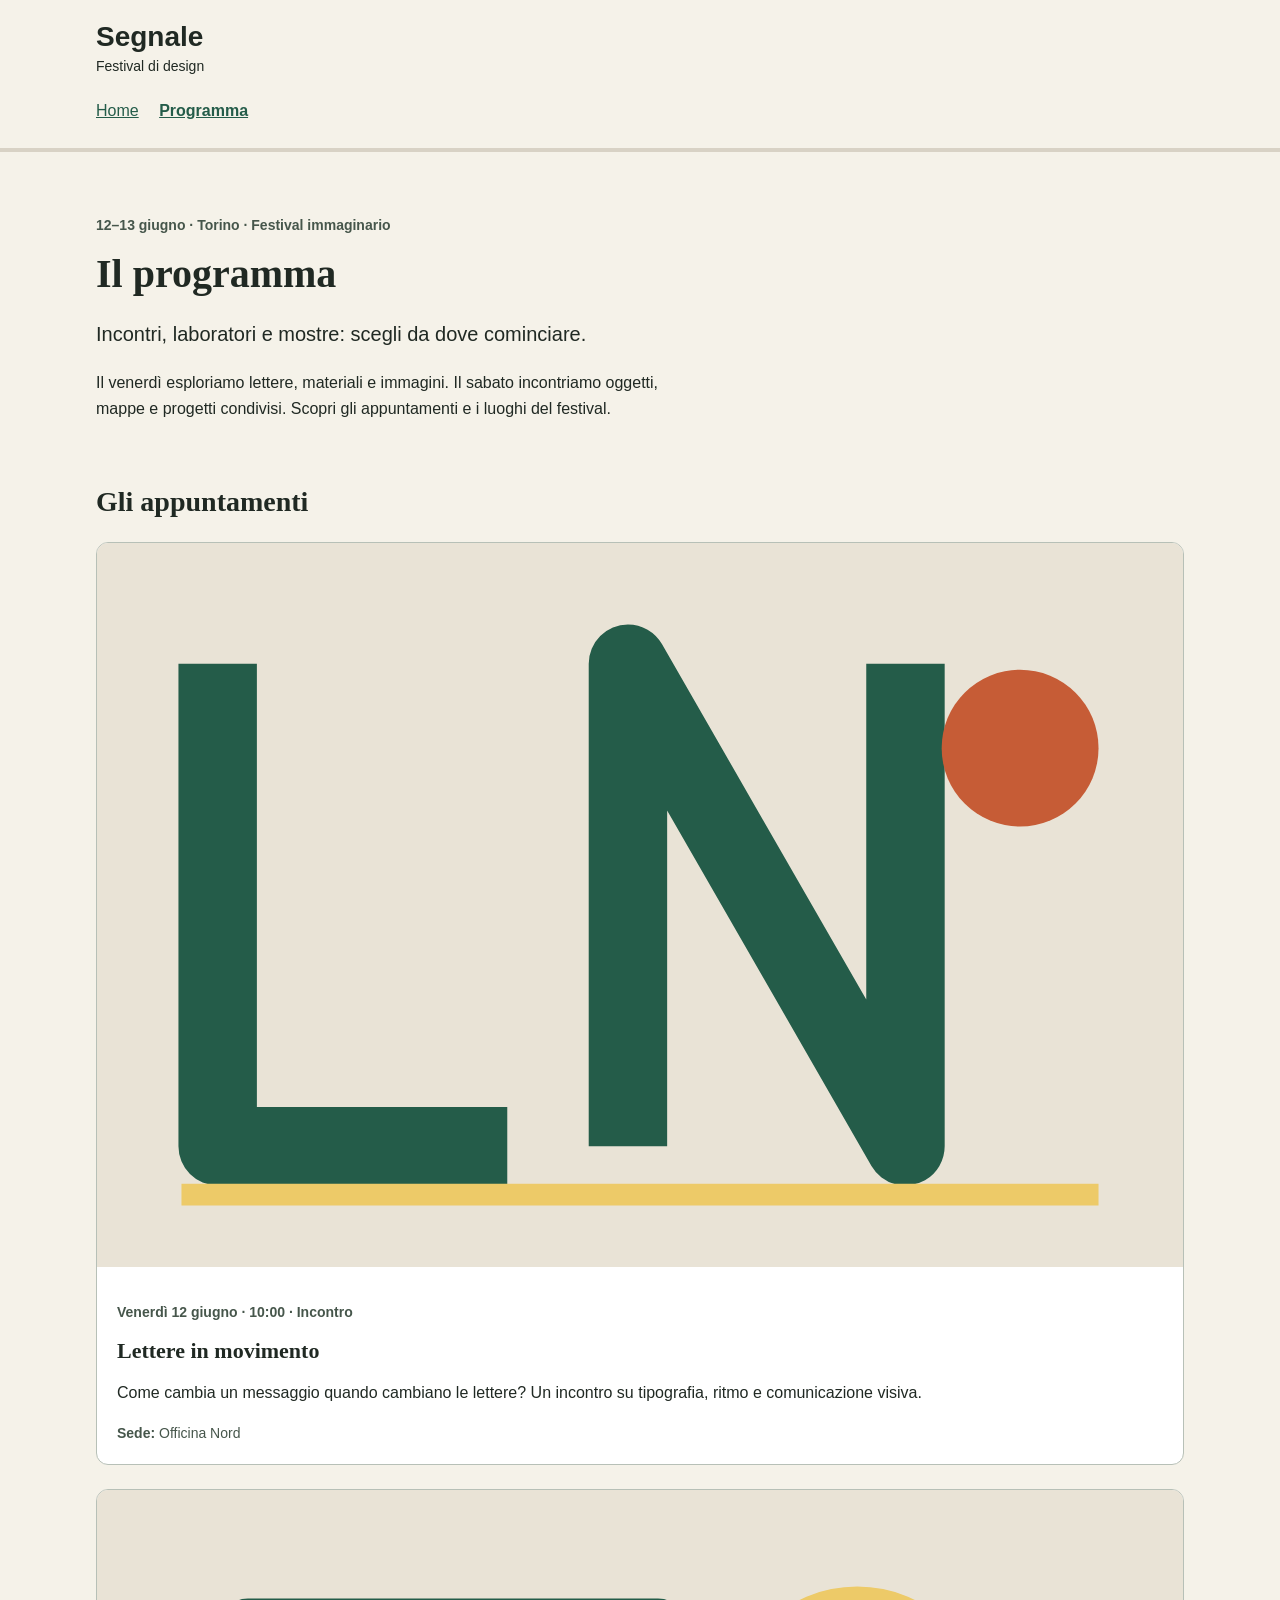
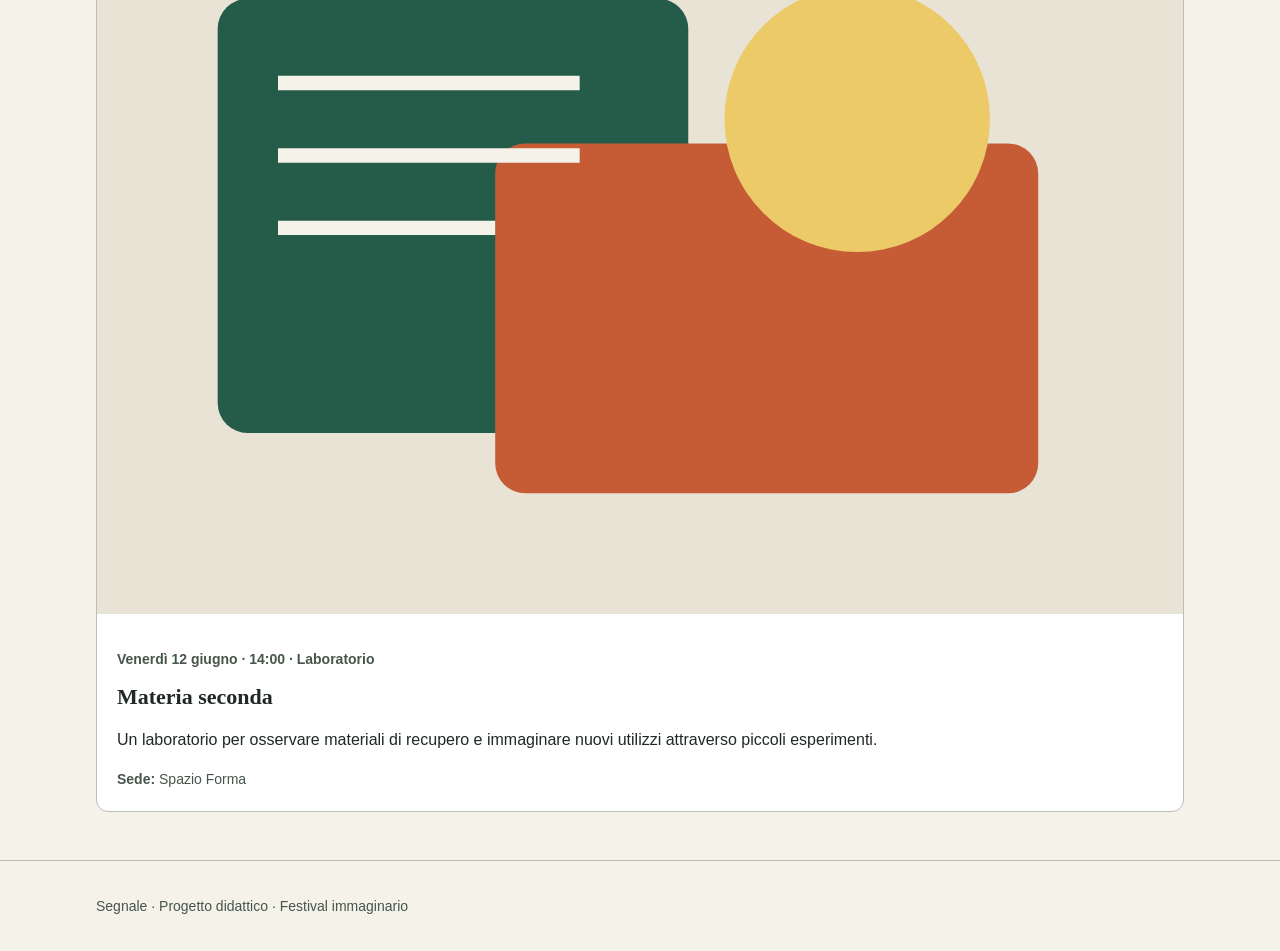
==== programma.html @ 08f9d352 "Base iniziale del sito Segnale File originali forniti per l'esercitazione, prima di qualsiasi modifi" ====
<!doctype html>
<html lang="it">
<head>
  <meta charset="utf-8">
  <meta name="viewport" content="width=device-width, initial-scale=1">
  <title>Programma — Segnale</title>
  <link rel="stylesheet" href="style.css">
</head>
<body>
  <a class="skip-link" href="#contenuto">Vai al contenuto</a>
  <header class="site-header">
    <div class="container">
      <a class="brand" href="index.html">Segnale<span>Festival di design</span></a>
      <nav aria-label="Navigazione principale">
        <!-- Da completare: collegare questa voce alla Home. -->
        <a href="#">Home</a>
        <a href="programma.html" aria-current="page">Programma</a>
      </nav>
    </div>
  </header>

  <main id="contenuto" class="container">
    <section class="intro" aria-labelledby="titolo-programma">
      <p class="eyebrow">12–13 giugno · Torino · Festival immaginario</p>
      <h1 id="titolo-programma">Il programma</h1>
      <p class="lead">Incontri, laboratori e mostre: scegli da dove cominciare.</p>
      <p class="reading-text">Il venerdì esploriamo lettere, materiali e immagini. Il sabato incontriamo oggetti, mappe e progetti condivisi. Scopri gli appuntamenti e i luoghi del festival.</p>
    </section>

    <section class="content-section" aria-labelledby="titolo-eventi">
      <h2 id="titolo-eventi">Gli appuntamenti</h2>
      <div class="event-grid">
        <article class="event-card">
          <img src="assets/lettere-in-movimento.svg" alt="Lettere geometriche disposte su una griglia" width="900" height="600">
          <div class="event-body">
            <p class="event-meta">Venerdì 12 giugno · 10:00 · Incontro</p>
            <h3>Lettere in movimento</h3>
            <p>Come cambia un messaggio quando cambiano le lettere? Un incontro su tipografia, ritmo e comunicazione visiva.</p>
            <p class="event-place"><strong>Sede:</strong> Officina Nord</p>
          </div>
        </article>
        <article class="event-card">
          <img src="assets/materia-seconda.svg" alt="Forme sovrapposte che richiamano campioni di materiali" width="900" height="600">
          <div class="event-body">
            <p class="event-meta">Venerdì 12 giugno · 14:00 · Laboratorio</p>
            <h3>Materia seconda</h3>
            <p>Un laboratorio per osservare materiali di recupero e immaginare nuovi utilizzi attraverso piccoli esperimenti.</p>
            <p class="event-place"><strong>Sede:</strong> Spazio Forma</p>
          </div>
        </article>
        <!-- Aggiungere qui gli altri quattro eventi indicati in istruzioni/CONTENUTI-EVENTI.md. -->
      </div>
    </section>
  </main>

  <footer class="site-footer"><div class="container"><p>Segnale · Progetto didattico · Festival immaginario</p></div></footer>
</body>
</html>
---- style.css ----
/* Stile iniziale: tipografia, colori e variabili CSS sono già predisposti.
   Lavoreremo su collegamenti, CSS condiviso e disposizione delle schede. */

/* Scelte comuni: ogni regola usa var() per richiamarne il valore. */
:root {
  --colore-primario: #245c49;
  --colore-primario-scuro: #173f32;
  --colore-sfondo: #f5f2e9;
  --colore-testo: #202923;
  --font-testo: Arial, Helvetica, sans-serif;
  --font-titoli: Georgia, "Times New Roman", serif;
}

* {
  box-sizing: border-box;
}

body {
  margin: 0;
  background: var(--colore-sfondo);
  color: var(--colore-testo);
  font-family: var(--font-testo);
  font-size: 1rem;
  line-height: 1.6;
}

a {
  color: var(--colore-primario);
}

a:hover {
  text-decoration-thickness: 3px;
}

a:focus-visible {
  outline: 3px solid var(--colore-testo);
  outline-offset: 4px;
}

.container {
  width: 92%;
  max-width: 68rem;
  margin: 0 auto;
}

.site-header {
  padding: 1.25rem 0;
  border-bottom: 4px solid #d8d2c5;
}

.brand {
  display: inline-block;
  color: var(--colore-testo);
  font-size: 1.75rem;
  font-weight: bold;
  line-height: 1.2;
  text-decoration: none;
}

.brand span {
  display: block;
  margin-top: 0.25rem;
  font-size: 0.875rem;
  font-weight: normal;
}

nav {
  margin-top: 1rem;
}

nav a {
  display: inline-block;
  margin-right: 1rem;
  padding: 0.25rem 0;
}

nav a[aria-current="page"] {
  font-weight: bold;
}

.intro {
  padding: 3rem 0 1rem;
}

.eyebrow,
.event-meta {
  color: #46564b;
  font-size: 0.875rem;
  font-weight: bold;
}

h1,
h2,
h3 {
  font-family: var(--font-titoli);
  line-height: 1.2;
}

h1 {
  max-width: 18ch;
  margin: 0.75rem 0 1.25rem;
  font-size: 2.5rem;
}

h2 {
  font-size: 1.75rem;
}

h3 {
  margin: 0.5rem 0 0.75rem;
  font-size: 1.375rem;
}

.lead {
  max-width: 48ch;
  font-size: 1.25rem;
}

.reading-text {
  max-width: 65ch;
}

.button-link {
  display: inline-block;
  margin-top: 1rem;
  padding: 0.75rem 1.25rem;
  border-radius: 0.5rem;
  background: var(--colore-primario);
  color: #ffffff;
  font-weight: bold;
  text-decoration: none;
}

.button-link:hover {
  background: var(--colore-primario-scuro);
}

.content-section {
  margin: 2rem 0 3rem;
}

.festival-image {
  display: block;
  width: 100%;
  max-width: 54rem;
  height: auto;
  margin-top: 1.5rem;
  border-radius: 0.75rem;
}

.venues {
  padding-left: 1.25rem;
}

.venues li {
  margin-bottom: 0.5rem;
}

/* Qui inseriremo la regola .event-grid durante la demo. */

.event-card {
  margin-bottom: 1.5rem;
  overflow: hidden;
  border: 1px solid #b7c0b7;
  border-radius: 0.75rem;
  background: #ffffff;
}

.event-card img {
  display: block;
  width: 100%;
  height: auto;
}

.event-body {
  padding: 1.25rem;
}

.event-body p:last-child {
  margin-bottom: 0;
}

.event-place {
  color: #46564b;
  font-size: 0.875rem;
}

.site-footer {
  padding: 1.25rem 0;
  border-top: 1px solid #b7c0b7;
  color: #46564b;
  font-size: 0.875rem;
}

.skip-link {
  position: absolute;
  top: -6rem;
  left: 1rem;
  padding: 0.75rem 1rem;
  background: #ffffff;
  color: var(--colore-testo);
}

.skip-link:focus {
  top: 1rem;
}

/* Qui aggiungeremo la media query durante la demo. */
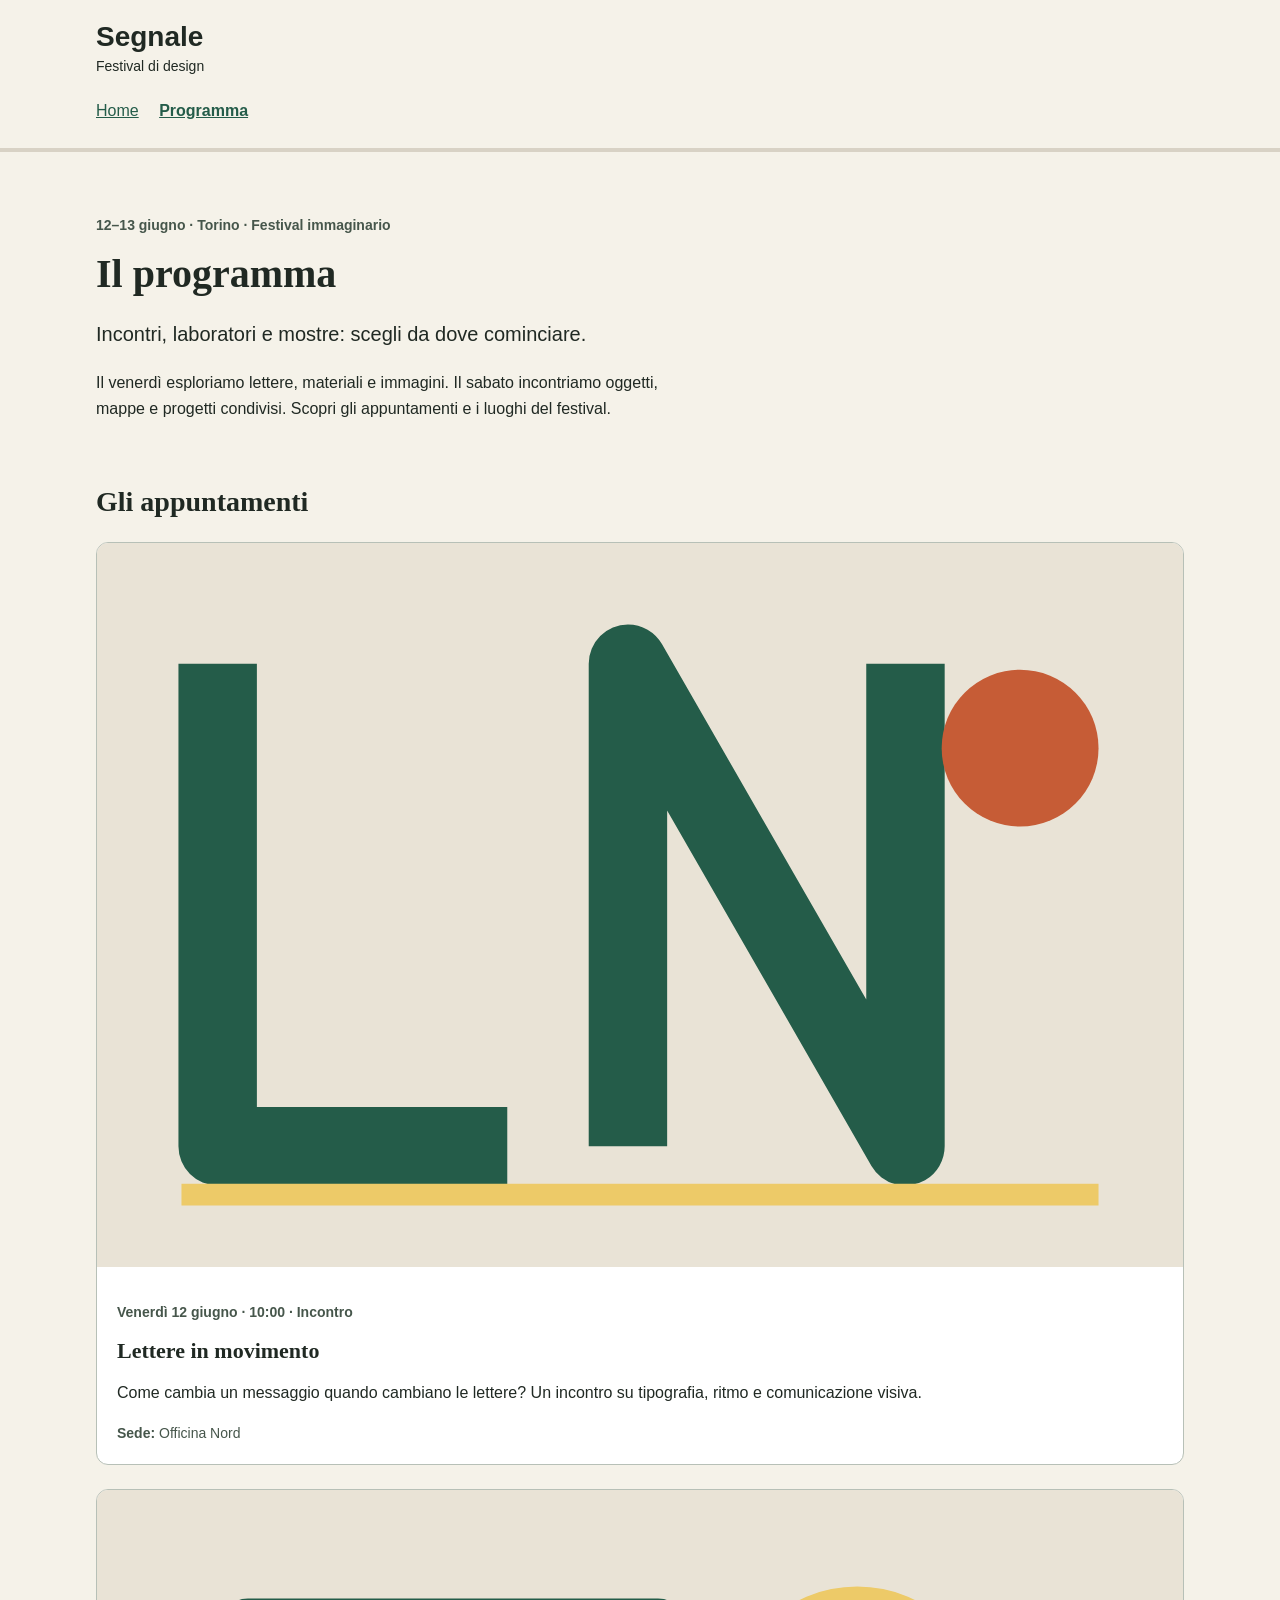
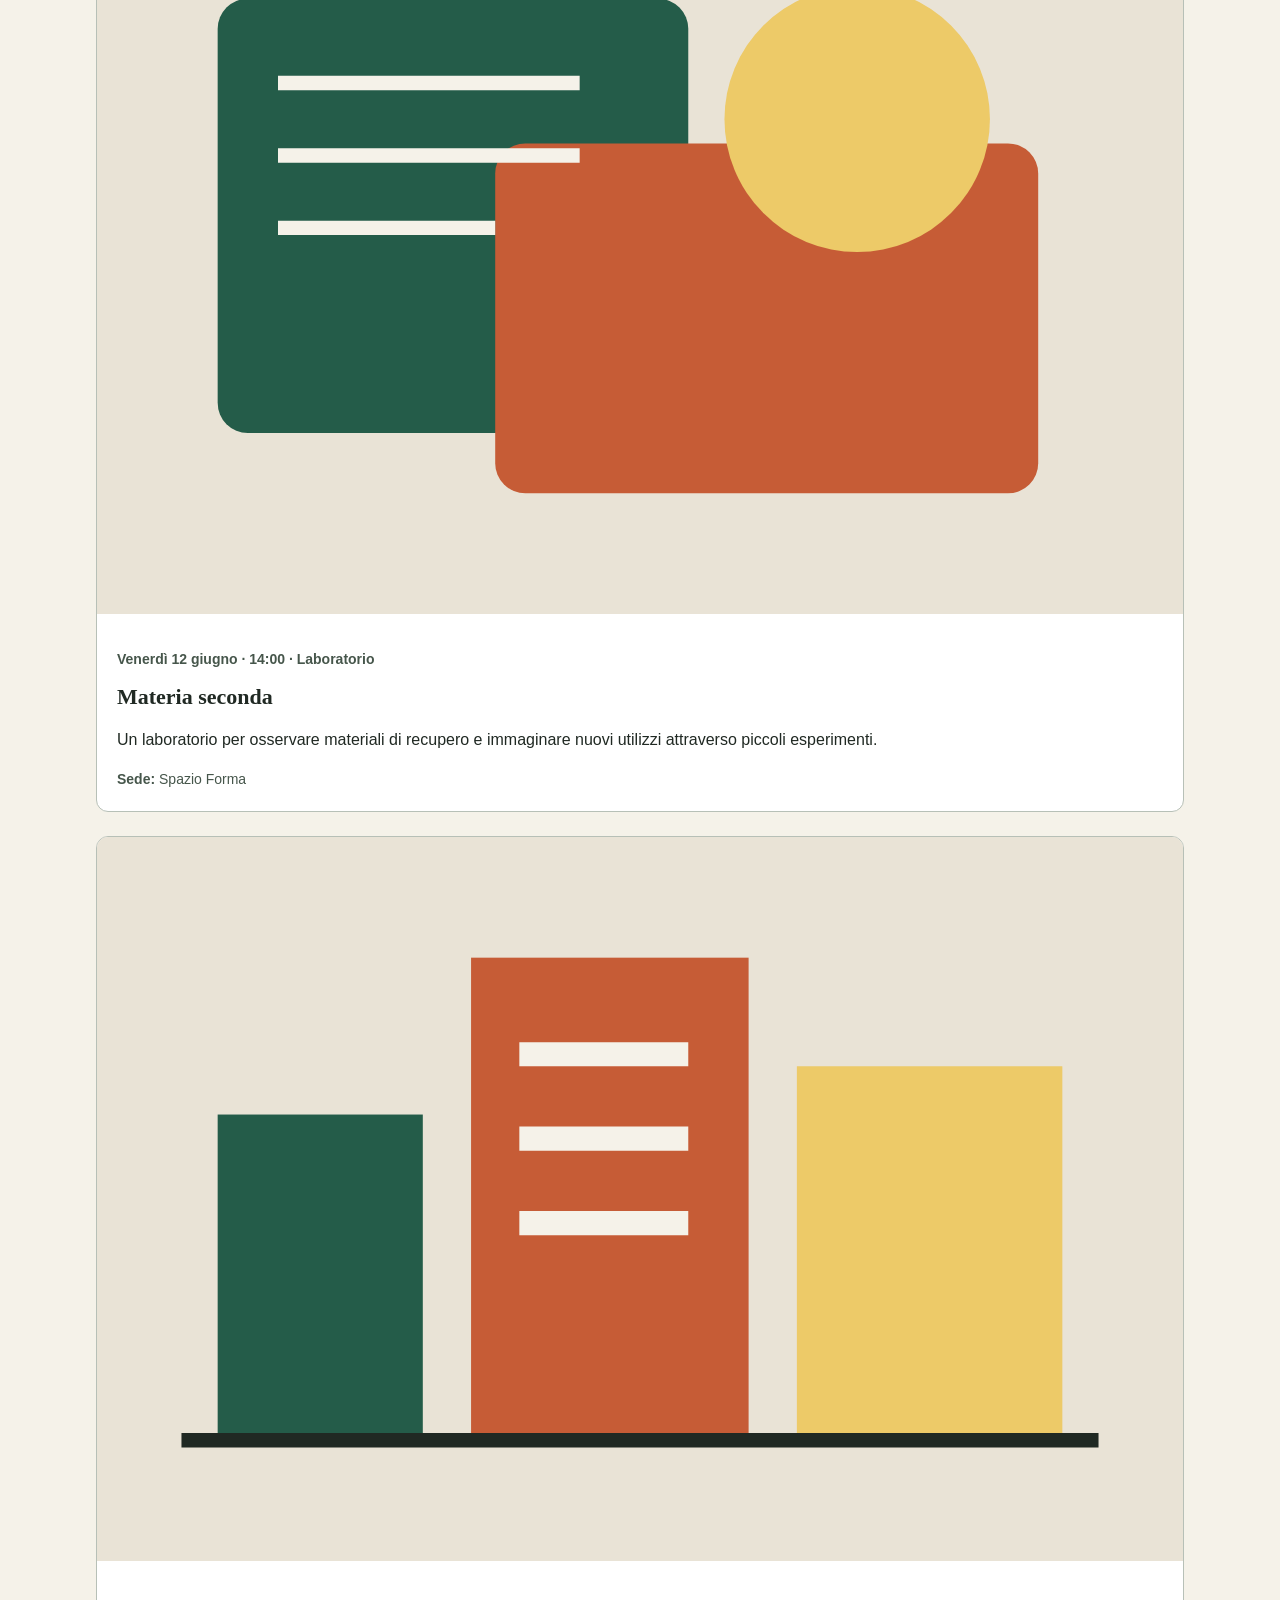
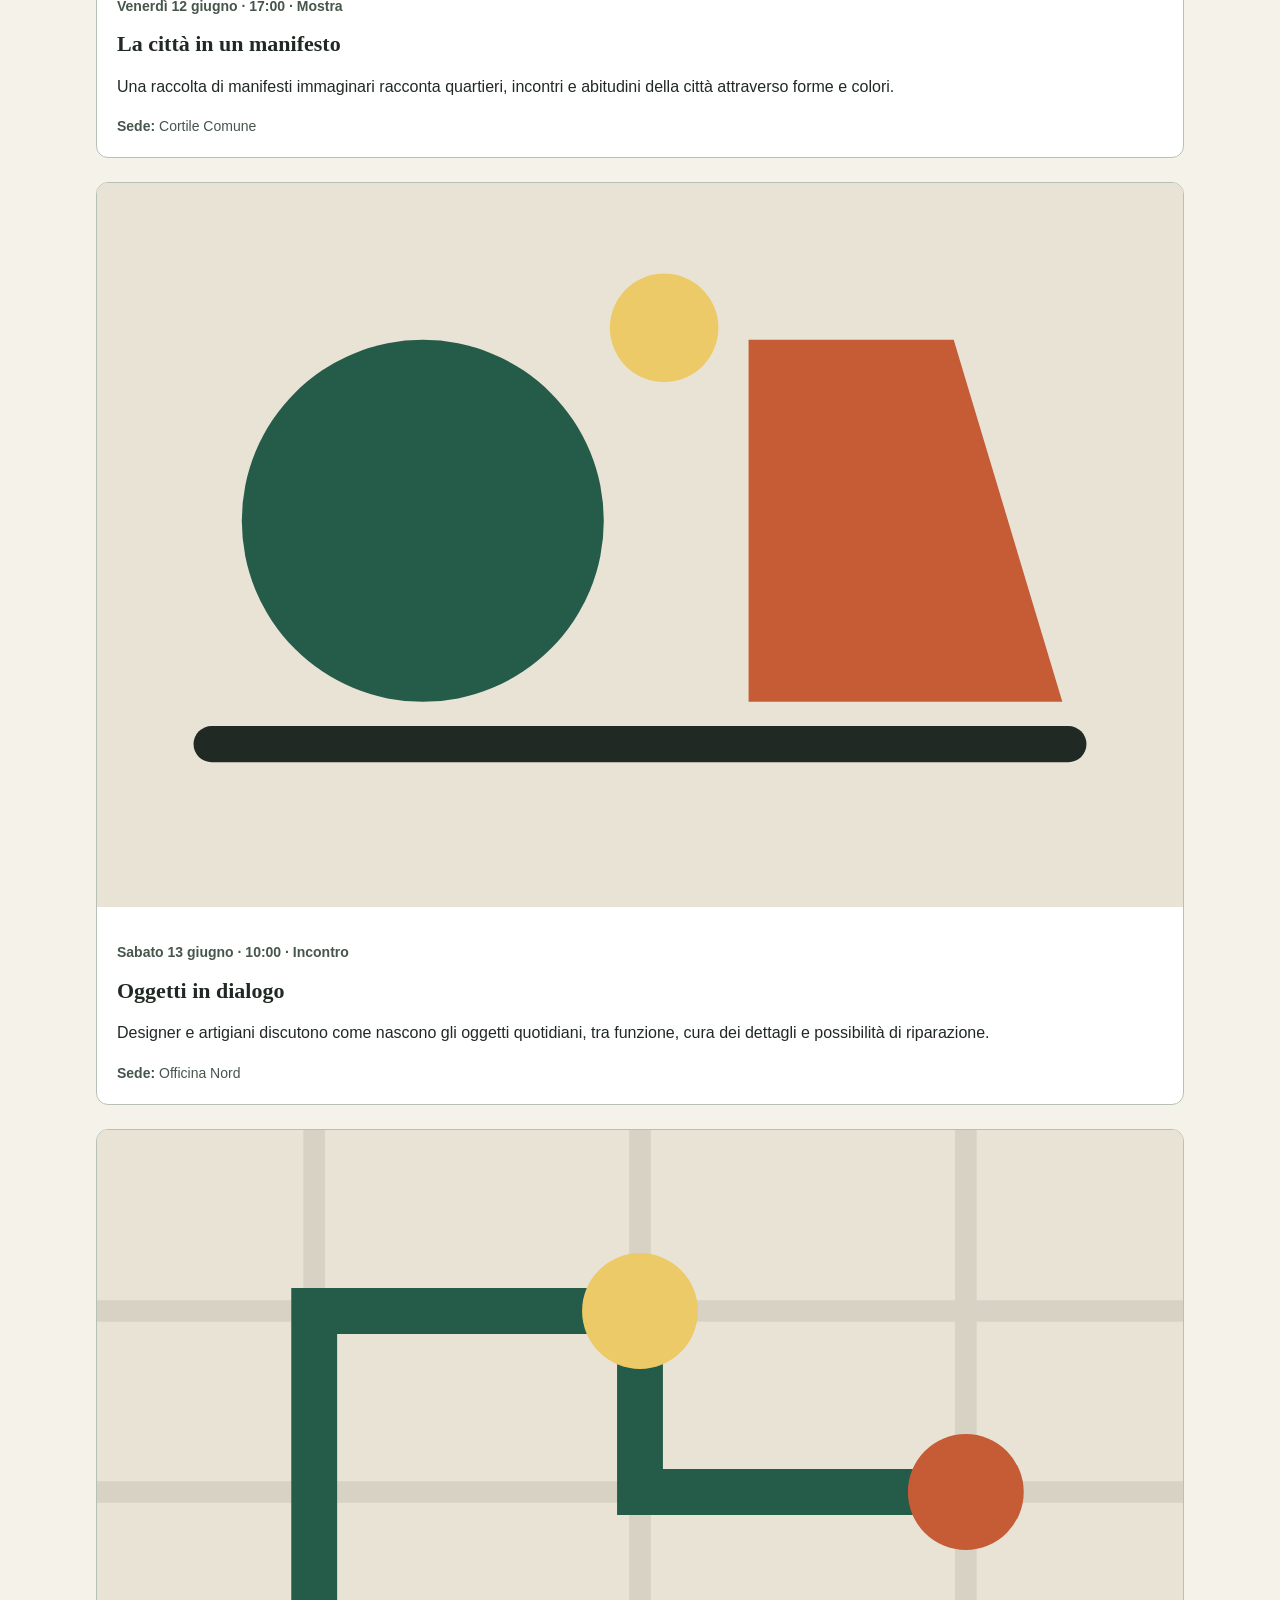
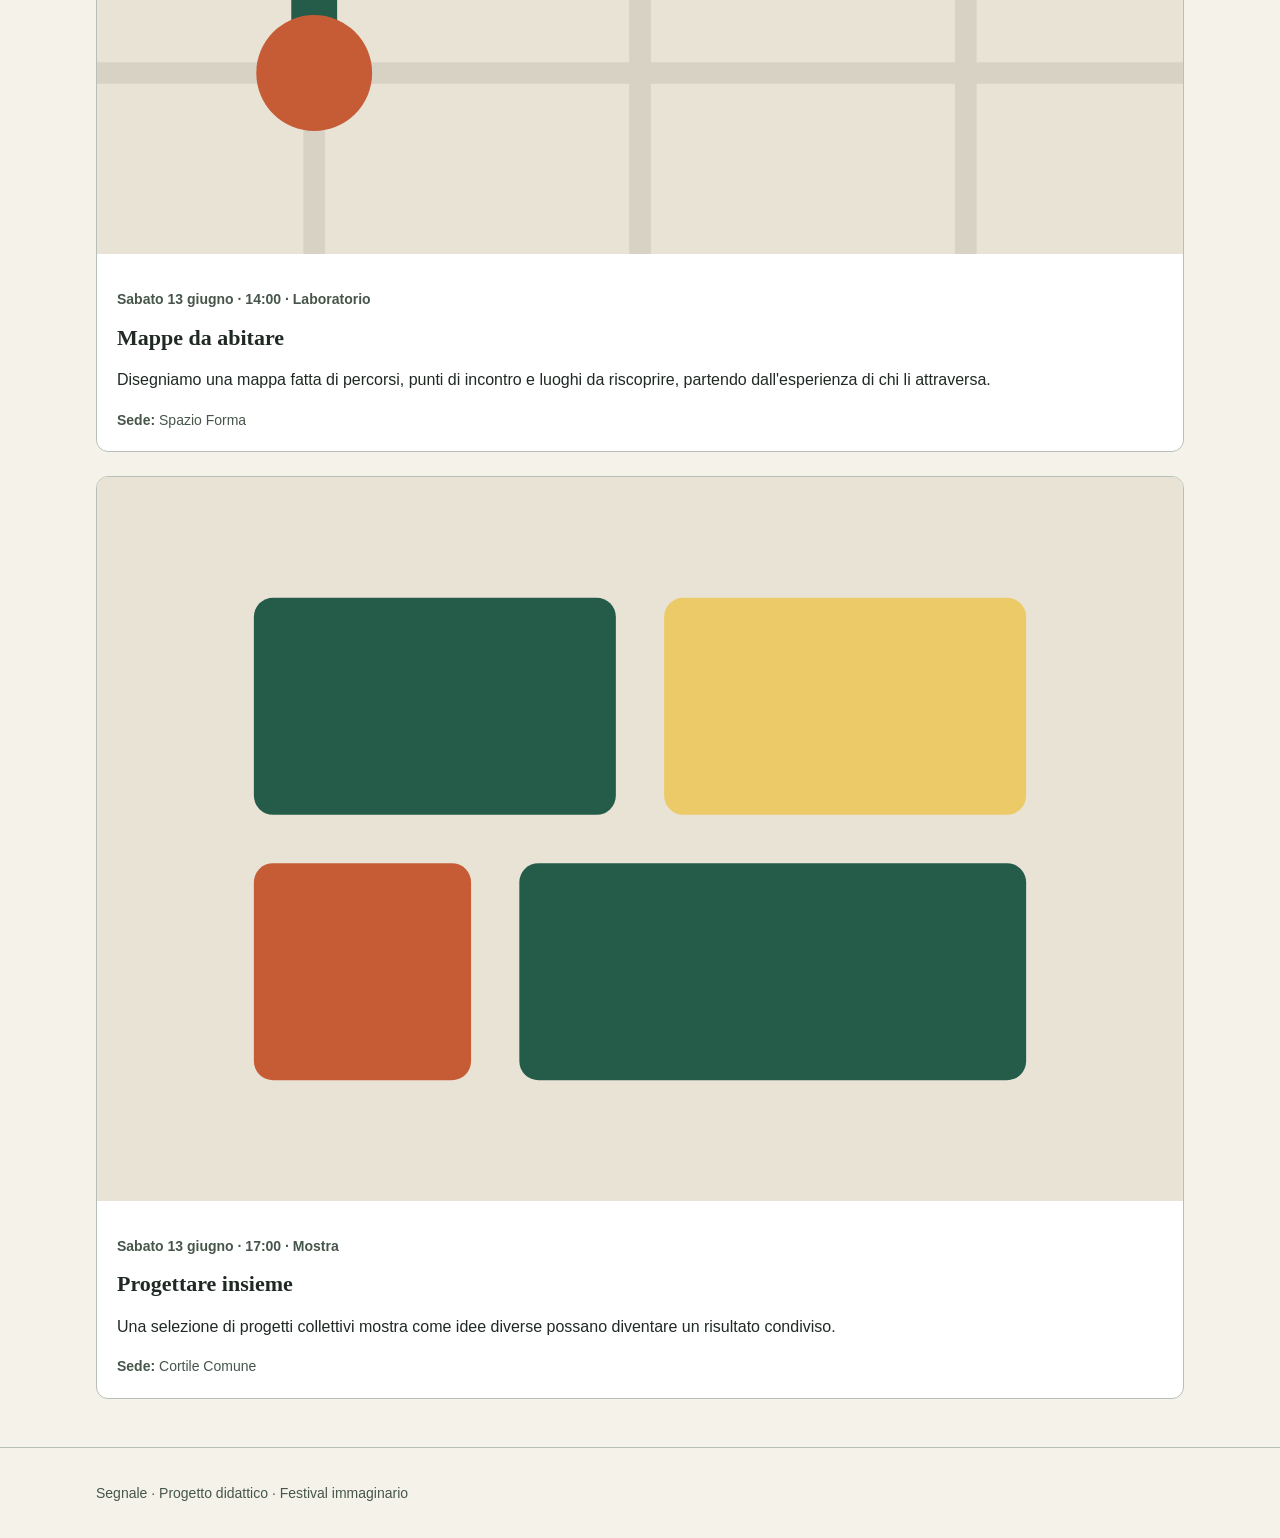
==== commit 08022ae0: "Aggiungi le quattro schede evento mancanti La città in un manifesto, Oggetti in dialogo, Mappe da ab" ====
--- a/programma.html
+++ b/programma.html
@@ -12,8 +12,7 @@
     <div class="container">
       <a class="brand" href="index.html">Segnale<span>Festival di design</span></a>
       <nav aria-label="Navigazione principale">
-        <!-- Da completare: collegare questa voce alla Home. -->
-        <a href="#">Home</a>
+        <a href="index.html">Home</a>
         <a href="programma.html" aria-current="page">Programma</a>
       </nav>
     </div>
@@ -48,7 +47,42 @@
             <p class="event-place"><strong>Sede:</strong> Spazio Forma</p>
           </div>
         </article>
-        <!-- Aggiungere qui gli altri quattro eventi indicati in istruzioni/CONTENUTI-EVENTI.md. -->
+        <article class="event-card">
+          <img src="assets/citta-manifesto.svg" alt="Rettangoli colorati compongono una città astratta." width="900" height="600">
+          <div class="event-body">
+            <p class="event-meta">Venerdì 12 giugno · 17:00 · Mostra</p>
+            <h3>La città in un manifesto</h3>
+            <p>Una raccolta di manifesti immaginari racconta quartieri, incontri e abitudini della città attraverso forme e colori.</p>
+            <p class="event-place"><strong>Sede:</strong> Cortile Comune</p>
+          </div>
+        </article>
+        <article class="event-card">
+          <img src="assets/oggetti-dialogo.svg" alt="Due forme geometriche si fronteggiano sopra una linea comune." width="900" height="600">
+          <div class="event-body">
+            <p class="event-meta">Sabato 13 giugno · 10:00 · Incontro</p>
+            <h3>Oggetti in dialogo</h3>
+            <p>Designer e artigiani discutono come nascono gli oggetti quotidiani, tra funzione, cura dei dettagli e possibilità di riparazione.</p>
+            <p class="event-place"><strong>Sede:</strong> Officina Nord</p>
+          </div>
+        </article>
+        <article class="event-card">
+          <img src="assets/mappe-abitare.svg" alt="Un percorso collega tre punti su una mappa geometrica." width="900" height="600">
+          <div class="event-body">
+            <p class="event-meta">Sabato 13 giugno · 14:00 · Laboratorio</p>
+            <h3>Mappe da abitare</h3>
+            <p>Disegniamo una mappa fatta di percorsi, punti di incontro e luoghi da riscoprire, partendo dall'esperienza di chi li attraversa.</p>
+            <p class="event-place"><strong>Sede:</strong> Spazio Forma</p>
+          </div>
+        </article>
+        <article class="event-card">
+          <img src="assets/progettare-insieme.svg" alt="Moduli di colori diversi si incastrano in una composizione comune." width="900" height="600">
+          <div class="event-body">
+            <p class="event-meta">Sabato 13 giugno · 17:00 · Mostra</p>
+            <h3>Progettare insieme</h3>
+            <p>Una selezione di progetti collettivi mostra come idee diverse possano diventare un risultato condiviso.</p>
+            <p class="event-place"><strong>Sede:</strong> Cortile Comune</p>
+          </div>
+        </article>
       </div>
     </section>
   </main>
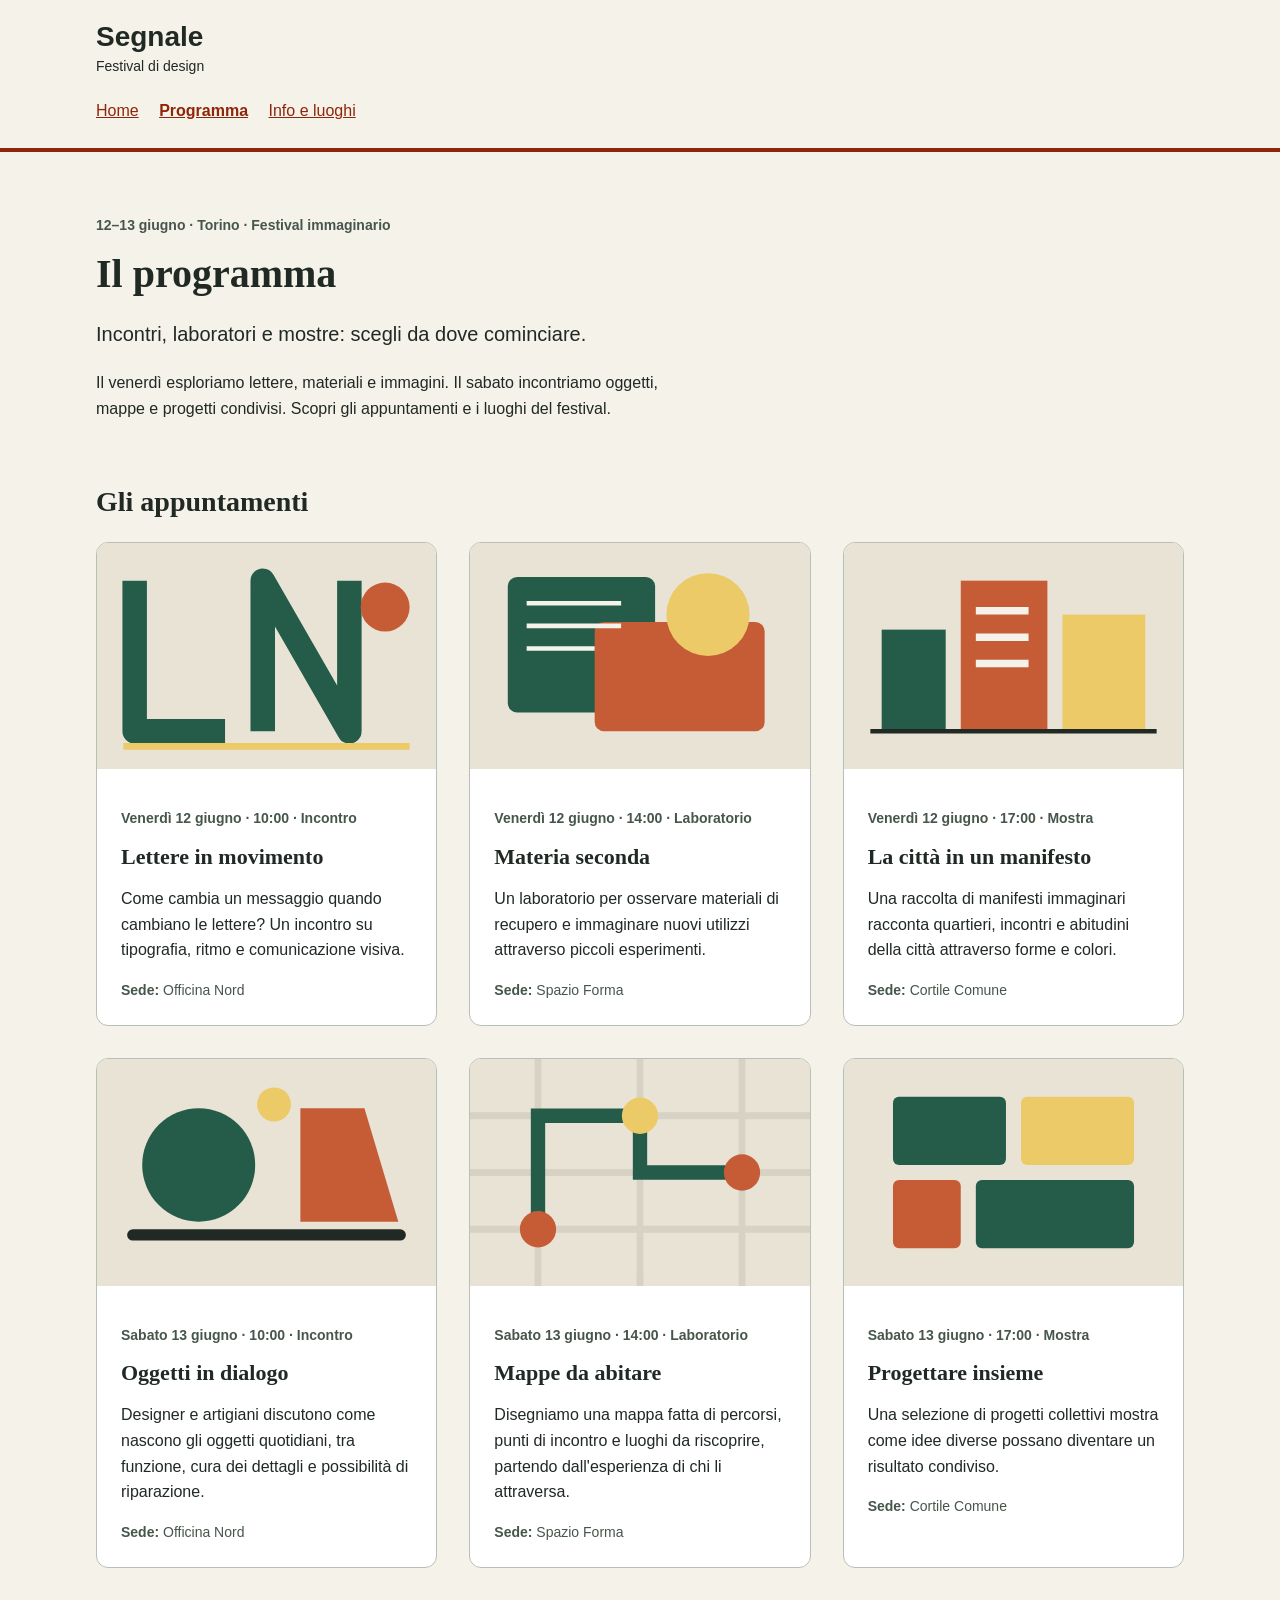
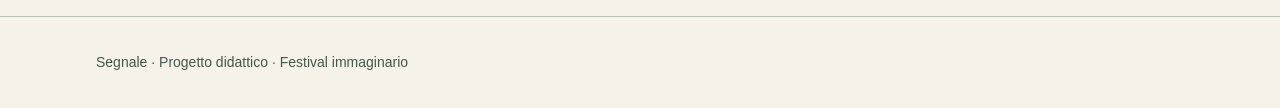
==== commit d435acb5: "Aggiungi la pagina Info e luoghi con galleria, mappa e indirizzi Nuova pagina info.html con galleria" ====
--- a/programma.html
+++ b/programma.html
@@ -14,6 +14,7 @@
       <nav aria-label="Navigazione principale">
         <a href="index.html">Home</a>
         <a href="programma.html" aria-current="page">Programma</a>
+        <a href="info.html">Info e luoghi</a>
       </nav>
     </div>
   </header>
--- a/style.css
+++ b/style.css
@@ -3,8 +3,8 @@
 
 /* Scelte comuni: ogni regola usa var() per richiamarne il valore. */
 :root {
-  --colore-primario: #245c49;
-  --colore-primario-scuro: #173f32;
+  --colore-primario: #8f2509;
+  --colore-primario-scuro: #6b1c07;
   --colore-sfondo: #f5f2e9;
   --colore-testo: #202923;
   --font-testo: Arial, Helvetica, sans-serif;
@@ -45,7 +45,7 @@
 
 .site-header {
   padding: 1.25rem 0;
-  border-bottom: 4px solid #d8d2c5;
+  border-bottom: 4px solid var(--colore-primario);
 }
 
 .brand {
@@ -156,10 +156,14 @@
   margin-bottom: 0.5rem;
 }
 
-/* Qui inseriremo la regola .event-grid durante la demo. */
+/* Griglia delle schede: una colonna di base (schermi stretti). */
+.event-grid {
+  display: grid;
+  grid-template-columns: 1fr;
+  gap: 2rem;
+}
 
 .event-card {
-  margin-bottom: 1.5rem;
   overflow: hidden;
   border: 1px solid #b7c0b7;
   border-radius: 0.75rem;
@@ -173,7 +177,7 @@
 }
 
 .event-body {
-  padding: 1.25rem;
+  padding: 1.5rem;
 }
 
 .event-body p:last-child {
@@ -205,4 +209,160 @@
   top: 1rem;
 }
 
-/* Qui aggiungeremo la media query durante la demo. */
+/* Pagina Info e luoghi: galleria Swiper. */
+.galleria {
+  max-width: 54rem;
+}
+
+.galleria-luoghi {
+  overflow: hidden;
+  border: 1px solid #b7c0b7;
+  border-radius: 0.75rem;
+  background: #ffffff;
+}
+
+.galleria-slide {
+  margin: 0;
+}
+
+.galleria-slide img {
+  display: block;
+  width: 100%;
+  height: auto;
+}
+
+.galleria-slide figcaption {
+  padding: 1rem 1.25rem 1.25rem;
+}
+
+.galleria-slide figcaption strong {
+  display: block;
+  font-family: var(--font-titoli);
+  font-size: 1.25rem;
+}
+
+.galleria-comandi {
+  display: flex;
+  flex-wrap: wrap;
+  align-items: center;
+  justify-content: space-between;
+  gap: 0.75rem;
+  margin-top: 1rem;
+}
+
+.galleria-pulsante {
+  padding: 0.75rem 1rem;
+  white-space: nowrap;
+  border: 0;
+  border-radius: 0.5rem;
+  background: var(--colore-primario);
+  color: #ffffff;
+  font: inherit;
+  font-weight: bold;
+  cursor: pointer;
+}
+
+.galleria-pulsante:hover {
+  background: var(--colore-primario-scuro);
+}
+
+.galleria-pulsante:focus-visible {
+  outline: 3px solid var(--colore-testo);
+  outline-offset: 3px;
+}
+
+/* Swiper disattiva il pulsante alla prima e all'ultima foto. */
+.galleria-pulsante:disabled,
+.galleria-pulsante.swiper-button-disabled {
+  background: #d8d2c5;
+  color: #46564b;
+  cursor: not-allowed;
+}
+
+/* Swiper dà al contatore width: 100%; qui torna alla sua misura. */
+.galleria-contatore {
+  width: auto;
+  margin: 0;
+  color: #46564b;
+  font-weight: bold;
+}
+
+.crediti {
+  color: #46564b;
+  font-size: 0.875rem;
+}
+
+/* Pagina Info e luoghi: mappa e indirizzi. */
+#mappa-sedi {
+  display: block;
+  width: 100%;
+  height: 22rem;
+  border: 1px solid #b7c0b7;
+  border-radius: 0.75rem;
+}
+
+.mappa-link {
+  margin-top: 0.75rem;
+}
+
+.sedi-titolo {
+  margin-top: 2rem;
+}
+
+.sedi {
+  display: grid;
+  grid-template-columns: 1fr;
+  gap: 1rem;
+  margin: 0;
+  padding: 0;
+  list-style: none;
+}
+
+.sede {
+  padding: 1.25rem;
+  border: 1px solid #b7c0b7;
+  border-radius: 0.75rem;
+  background: #ffffff;
+}
+
+.sede h4 {
+  margin: 0 0 0.5rem;
+  font-family: var(--font-titoli);
+  font-size: 1.125rem;
+}
+
+.sede p {
+  margin: 0 0 0.25rem;
+}
+
+.sede-festival {
+  color: #46564b;
+  font-size: 0.875rem;
+}
+
+.sede a {
+  display: inline-block;
+  margin-top: 0.75rem;
+}
+
+/* Da 600 px in su: due colonne. */
+@media (min-width: 600px) {
+  .event-grid {
+    grid-template-columns: repeat(2, 1fr);
+  }
+
+  #mappa-sedi {
+    height: 28rem;
+  }
+}
+
+/* Da 1024 px in su: tre colonne. */
+@media (min-width: 1024px) {
+  .event-grid {
+    grid-template-columns: repeat(3, 1fr);
+  }
+
+  .sedi {
+    grid-template-columns: repeat(3, 1fr);
+  }
+}
